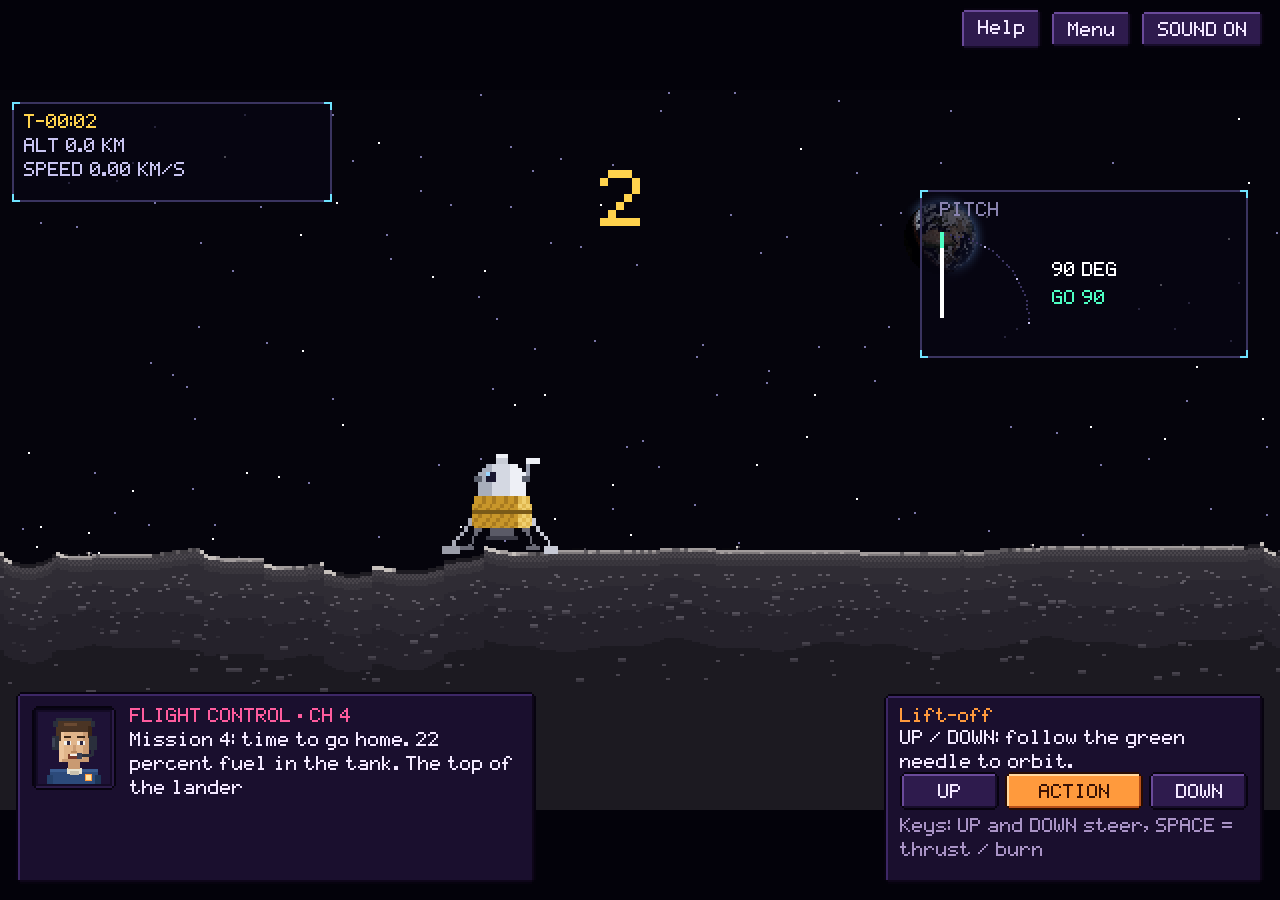
==== earth.html @ 3c43fc30 "Missions 3 and 4, mission menu, saved campaign and tutorial - Mission 3: moonwalks with minigames, r" ====
<!doctype html>
<html lang="en">
<head>
  <meta charset="utf-8">
  <meta name="viewport" content="width=device-width, initial-scale=1">
  <title>Mission 4: Back to Earth</title>
  <link rel="stylesheet" href="style.css?v=7">
</head>
<body class="fit-screen flying">
  <main class="game moon">
    <header class="topbar">
      <div>
        <h1 class="px">Mission 4: Back to Earth</h1>
        <p id="level-name" class="px">Lift off, fly home, splash down</p>
      </div>
      <div class="top-btns">
        <a id="help-btn" class="icon-btn px" href="tutorial.html">Help</a>
        <button id="back-btn" class="icon-btn px">Menu</button>
        <button id="mute-btn" class="icon-btn px" aria-label="Toggle sound">SOUND ON</button>
      </div>
    </header>
    <div class="layout">
      <div class="col-main">
        <div class="scene-wrap">
          <canvas id="map" width="640" height="360" aria-label="The trip back to Earth"></canvas>
        </div>
        <section class="radio" aria-live="polite">
          <canvas id="portrait" width="48" height="48" aria-hidden="true"></canvas>
          <div class="radio-body">
            <p class="radio-who px">FLIGHT CONTROL · CH 4</p>
            <p id="radio"></p>
            <canvas id="radio-canvas" width="1" height="1" aria-hidden="true"></canvas>
          </div>
        </section>
      </div>
      <div class="col-side">
        <section id="home-panel" class="flight-panel">
          <h2 id="home-title" class="px">Lift-off</h2>
          <p id="home-text" class="pxw"></p>
          <div class="land-pad home-pad">
            <button id="up-btn" class="px">UP</button>
            <button id="action-btn" class="primary px">ACTION</button>
            <button id="down-btn" class="px">DOWN</button>
          </div>
          <p class="pxw flight-keys home-keys">Keys: UP and DOWN steer, SPACE = thrust / burn</p>
          <div class="landing-end home-end" hidden>
            <p id="trip-summary" class="pxw trip-summary"></p>
            <button id="again-btn" class="primary px">Play Mission 4 again</button>
            <button id="start-btn" class="px">Play the whole trip again</button>
          </div>
        </section>
      </div>
    </div>
    <footer id="credits">Earth: NASA GIBS and EPIC. Moon terrain: NASA LRO LOLA via Moon Trek. Splashdown zone: NASA Orion recovery (Pacific). Art and sound generated in code.</footer>
  </main>

  <script src="src/campaign.js?v=7"></script>
  <script src="src/sfx.js?v=7"></script>
  <script src="src/pixeltext.js?v=7"></script>
  <script src="src/render.js?v=7"></script>
  <script src="src/moon-data.js?v=7"></script>
  <script src="src/moon.js?v=7"></script>
  <script src="data/earth-maps.js?v=7"></script>
  <script src="data/moon-nasa.js?v=7"></script>
  <script src="src/moon-render.js?v=7"></script>
  <script src="src/launch.js?v=7"></script>
  <script src="src/tli.js?v=7"></script>
  <script src="src/tli-render.js?v=7"></script>
  <script src="src/landing.js?v=7"></script>
  <script src="src/landing-render.js?v=7"></script>
  <script src="src/ascent-render.js?v=7"></script>
  <script src="src/dock.js?v=7"></script>
  <script src="src/dock-render.js?v=7"></script>
  <script src="src/reentry.js?v=7"></script>
  <script src="src/reentry-render.js?v=7"></script>
  <script src="src/home-main.js?v=7"></script>
</body>
</html>
---- style.css ----
:root {
  --f-panel: url("data:image/svg+xml,%3Csvg%20xmlns%3D%22http%3A//www.w3.org/2000/svg%22%20width%3D%2212%22%20height%3D%2212%22%20shape-rendering%3D%22crispEdges%22%3E%3Crect%20x%3D%222%22%20y%3D%222%22%20width%3D%228%22%20height%3D%228%22%20fill%3D%22%231a0f2e%22/%3E%3Crect%20x%3D%222%22%20y%3D%221%22%20width%3D%228%22%20height%3D%221%22%20fill%3D%22%233d2766%22/%3E%3Crect%20x%3D%221%22%20y%3D%222%22%20width%3D%221%22%20height%3D%228%22%20fill%3D%22%233d2766%22/%3E%3Crect%20x%3D%222%22%20y%3D%2210%22%20width%3D%228%22%20height%3D%221%22%20fill%3D%22%230e0619%22/%3E%3Crect%20x%3D%2210%22%20y%3D%222%22%20width%3D%221%22%20height%3D%228%22%20fill%3D%22%230e0619%22/%3E%3Crect%20x%3D%222%22%20y%3D%220%22%20width%3D%228%22%20height%3D%221%22%20fill%3D%22%2307030f%22/%3E%3Crect%20x%3D%222%22%20y%3D%2211%22%20width%3D%228%22%20height%3D%221%22%20fill%3D%22%2307030f%22/%3E%3Crect%20x%3D%220%22%20y%3D%222%22%20width%3D%221%22%20height%3D%228%22%20fill%3D%22%2307030f%22/%3E%3Crect%20x%3D%2211%22%20y%3D%222%22%20width%3D%221%22%20height%3D%228%22%20fill%3D%22%2307030f%22/%3E%3Crect%20x%3D%221%22%20y%3D%221%22%20width%3D%221%22%20height%3D%221%22%20fill%3D%22%2307030f%22/%3E%3Crect%20x%3D%2210%22%20y%3D%221%22%20width%3D%221%22%20height%3D%221%22%20fill%3D%22%2307030f%22/%3E%3Crect%20x%3D%221%22%20y%3D%2210%22%20width%3D%221%22%20height%3D%221%22%20fill%3D%22%2307030f%22/%3E%3Crect%20x%3D%2210%22%20y%3D%2210%22%20width%3D%221%22%20height%3D%221%22%20fill%3D%22%2307030f%22/%3E%3C/svg%3E");
  --f-well: url("data:image/svg+xml,%3Csvg%20xmlns%3D%22http%3A//www.w3.org/2000/svg%22%20width%3D%2212%22%20height%3D%2212%22%20shape-rendering%3D%22crispEdges%22%3E%3Crect%20x%3D%222%22%20y%3D%222%22%20width%3D%228%22%20height%3D%228%22%20fill%3D%22%23140b25%22/%3E%3Crect%20x%3D%222%22%20y%3D%221%22%20width%3D%228%22%20height%3D%221%22%20fill%3D%22%230a0517%22/%3E%3Crect%20x%3D%221%22%20y%3D%222%22%20width%3D%221%22%20height%3D%228%22%20fill%3D%22%230a0517%22/%3E%3Crect%20x%3D%222%22%20y%3D%2210%22%20width%3D%228%22%20height%3D%221%22%20fill%3D%22%232c1c48%22/%3E%3Crect%20x%3D%2210%22%20y%3D%222%22%20width%3D%221%22%20height%3D%228%22%20fill%3D%22%232c1c48%22/%3E%3Crect%20x%3D%222%22%20y%3D%220%22%20width%3D%228%22%20height%3D%221%22%20fill%3D%22%2307030f%22/%3E%3Crect%20x%3D%222%22%20y%3D%2211%22%20width%3D%228%22%20height%3D%221%22%20fill%3D%22%2307030f%22/%3E%3Crect%20x%3D%220%22%20y%3D%222%22%20width%3D%221%22%20height%3D%228%22%20fill%3D%22%2307030f%22/%3E%3Crect%20x%3D%2211%22%20y%3D%222%22%20width%3D%221%22%20height%3D%228%22%20fill%3D%22%2307030f%22/%3E%3Crect%20x%3D%221%22%20y%3D%221%22%20width%3D%221%22%20height%3D%221%22%20fill%3D%22%2307030f%22/%3E%3Crect%20x%3D%2210%22%20y%3D%221%22%20width%3D%221%22%20height%3D%221%22%20fill%3D%22%2307030f%22/%3E%3Crect%20x%3D%221%22%20y%3D%2210%22%20width%3D%221%22%20height%3D%221%22%20fill%3D%22%2307030f%22/%3E%3Crect%20x%3D%2210%22%20y%3D%2210%22%20width%3D%221%22%20height%3D%221%22%20fill%3D%22%2307030f%22/%3E%3C/svg%3E");
  --f-well-ok: url("data:image/svg+xml,%3Csvg%20xmlns%3D%22http%3A//www.w3.org/2000/svg%22%20width%3D%2212%22%20height%3D%2212%22%20shape-rendering%3D%22crispEdges%22%3E%3Crect%20x%3D%222%22%20y%3D%222%22%20width%3D%228%22%20height%3D%228%22%20fill%3D%22%2310201f%22/%3E%3Crect%20x%3D%222%22%20y%3D%221%22%20width%3D%228%22%20height%3D%221%22%20fill%3D%22%230a0517%22/%3E%3Crect%20x%3D%221%22%20y%3D%222%22%20width%3D%221%22%20height%3D%228%22%20fill%3D%22%230a0517%22/%3E%3Crect%20x%3D%222%22%20y%3D%2210%22%20width%3D%228%22%20height%3D%221%22%20fill%3D%22%232a8a70%22/%3E%3Crect%20x%3D%2210%22%20y%3D%222%22%20width%3D%221%22%20height%3D%228%22%20fill%3D%22%232a8a70%22/%3E%3Crect%20x%3D%222%22%20y%3D%220%22%20width%3D%228%22%20height%3D%221%22%20fill%3D%22%2307030f%22/%3E%3Crect%20x%3D%222%22%20y%3D%2211%22%20width%3D%228%22%20height%3D%221%22%20fill%3D%22%2307030f%22/%3E%3Crect%20x%3D%220%22%20y%3D%222%22%20width%3D%221%22%20height%3D%228%22%20fill%3D%22%2307030f%22/%3E%3Crect%20x%3D%2211%22%20y%3D%222%22%20width%3D%221%22%20height%3D%228%22%20fill%3D%22%2307030f%22/%3E%3Crect%20x%3D%221%22%20y%3D%221%22%20width%3D%221%22%20height%3D%221%22%20fill%3D%22%2307030f%22/%3E%3Crect%20x%3D%2210%22%20y%3D%221%22%20width%3D%221%22%20height%3D%221%22%20fill%3D%22%2307030f%22/%3E%3Crect%20x%3D%221%22%20y%3D%2210%22%20width%3D%221%22%20height%3D%221%22%20fill%3D%22%2307030f%22/%3E%3Crect%20x%3D%2210%22%20y%3D%2210%22%20width%3D%221%22%20height%3D%221%22%20fill%3D%22%2307030f%22/%3E%3C/svg%3E");
  --f-well-bad: url("data:image/svg+xml,%3Csvg%20xmlns%3D%22http%3A//www.w3.org/2000/svg%22%20width%3D%2212%22%20height%3D%2212%22%20shape-rendering%3D%22crispEdges%22%3E%3Crect%20x%3D%222%22%20y%3D%222%22%20width%3D%228%22%20height%3D%228%22%20fill%3D%22%232a0c1c%22/%3E%3Crect%20x%3D%222%22%20y%3D%221%22%20width%3D%228%22%20height%3D%221%22%20fill%3D%22%230a0517%22/%3E%3Crect%20x%3D%221%22%20y%3D%222%22%20width%3D%221%22%20height%3D%228%22%20fill%3D%22%230a0517%22/%3E%3Crect%20x%3D%222%22%20y%3D%2210%22%20width%3D%228%22%20height%3D%221%22%20fill%3D%22%23b02a50%22/%3E%3Crect%20x%3D%2210%22%20y%3D%222%22%20width%3D%221%22%20height%3D%228%22%20fill%3D%22%23b02a50%22/%3E%3Crect%20x%3D%222%22%20y%3D%220%22%20width%3D%228%22%20height%3D%221%22%20fill%3D%22%2307030f%22/%3E%3Crect%20x%3D%222%22%20y%3D%2211%22%20width%3D%228%22%20height%3D%221%22%20fill%3D%22%2307030f%22/%3E%3Crect%20x%3D%220%22%20y%3D%222%22%20width%3D%221%22%20height%3D%228%22%20fill%3D%22%2307030f%22/%3E%3Crect%20x%3D%2211%22%20y%3D%222%22%20width%3D%221%22%20height%3D%228%22%20fill%3D%22%2307030f%22/%3E%3Crect%20x%3D%221%22%20y%3D%221%22%20width%3D%221%22%20height%3D%221%22%20fill%3D%22%2307030f%22/%3E%3Crect%20x%3D%2210%22%20y%3D%221%22%20width%3D%221%22%20height%3D%221%22%20fill%3D%22%2307030f%22/%3E%3Crect%20x%3D%221%22%20y%3D%2210%22%20width%3D%221%22%20height%3D%221%22%20fill%3D%22%2307030f%22/%3E%3Crect%20x%3D%2210%22%20y%3D%2210%22%20width%3D%221%22%20height%3D%221%22%20fill%3D%22%2307030f%22/%3E%3C/svg%3E");
  --f-well-scan: url("data:image/svg+xml,%3Csvg%20xmlns%3D%22http%3A//www.w3.org/2000/svg%22%20width%3D%2212%22%20height%3D%2212%22%20shape-rendering%3D%22crispEdges%22%3E%3Crect%20x%3D%222%22%20y%3D%222%22%20width%3D%228%22%20height%3D%228%22%20fill%3D%22%230f1a2c%22/%3E%3Crect%20x%3D%222%22%20y%3D%221%22%20width%3D%228%22%20height%3D%221%22%20fill%3D%22%230a0517%22/%3E%3Crect%20x%3D%221%22%20y%3D%222%22%20width%3D%221%22%20height%3D%228%22%20fill%3D%22%230a0517%22/%3E%3Crect%20x%3D%222%22%20y%3D%2210%22%20width%3D%228%22%20height%3D%221%22%20fill%3D%22%233a8ab0%22/%3E%3Crect%20x%3D%2210%22%20y%3D%222%22%20width%3D%221%22%20height%3D%228%22%20fill%3D%22%233a8ab0%22/%3E%3Crect%20x%3D%222%22%20y%3D%220%22%20width%3D%228%22%20height%3D%221%22%20fill%3D%22%2307030f%22/%3E%3Crect%20x%3D%222%22%20y%3D%2211%22%20width%3D%228%22%20height%3D%221%22%20fill%3D%22%2307030f%22/%3E%3Crect%20x%3D%220%22%20y%3D%222%22%20width%3D%221%22%20height%3D%228%22%20fill%3D%22%2307030f%22/%3E%3Crect%20x%3D%2211%22%20y%3D%222%22%20width%3D%221%22%20height%3D%228%22%20fill%3D%22%2307030f%22/%3E%3Crect%20x%3D%221%22%20y%3D%221%22%20width%3D%221%22%20height%3D%221%22%20fill%3D%22%2307030f%22/%3E%3Crect%20x%3D%2210%22%20y%3D%221%22%20width%3D%221%22%20height%3D%221%22%20fill%3D%22%2307030f%22/%3E%3Crect%20x%3D%221%22%20y%3D%2210%22%20width%3D%221%22%20height%3D%221%22%20fill%3D%22%2307030f%22/%3E%3Crect%20x%3D%2210%22%20y%3D%2210%22%20width%3D%221%22%20height%3D%221%22%20fill%3D%22%2307030f%22/%3E%3C/svg%3E");
  --f-well-warn: url("data:image/svg+xml,%3Csvg%20xmlns%3D%22http%3A//www.w3.org/2000/svg%22%20width%3D%2212%22%20height%3D%2212%22%20shape-rendering%3D%22crispEdges%22%3E%3Crect%20x%3D%222%22%20y%3D%222%22%20width%3D%228%22%20height%3D%228%22%20fill%3D%22%23221a0c%22/%3E%3Crect%20x%3D%222%22%20y%3D%221%22%20width%3D%228%22%20height%3D%221%22%20fill%3D%22%230a0517%22/%3E%3Crect%20x%3D%221%22%20y%3D%222%22%20width%3D%221%22%20height%3D%228%22%20fill%3D%22%230a0517%22/%3E%3Crect%20x%3D%222%22%20y%3D%2210%22%20width%3D%228%22%20height%3D%221%22%20fill%3D%22%23b08a2a%22/%3E%3Crect%20x%3D%2210%22%20y%3D%222%22%20width%3D%221%22%20height%3D%228%22%20fill%3D%22%23b08a2a%22/%3E%3Crect%20x%3D%222%22%20y%3D%220%22%20width%3D%228%22%20height%3D%221%22%20fill%3D%22%2307030f%22/%3E%3Crect%20x%3D%222%22%20y%3D%2211%22%20width%3D%228%22%20height%3D%221%22%20fill%3D%22%2307030f%22/%3E%3Crect%20x%3D%220%22%20y%3D%222%22%20width%3D%221%22%20height%3D%228%22%20fill%3D%22%2307030f%22/%3E%3Crect%20x%3D%2211%22%20y%3D%222%22%20width%3D%221%22%20height%3D%228%22%20fill%3D%22%2307030f%22/%3E%3Crect%20x%3D%221%22%20y%3D%221%22%20width%3D%221%22%20height%3D%221%22%20fill%3D%22%2307030f%22/%3E%3Crect%20x%3D%2210%22%20y%3D%221%22%20width%3D%221%22%20height%3D%221%22%20fill%3D%22%2307030f%22/%3E%3Crect%20x%3D%221%22%20y%3D%2210%22%20width%3D%221%22%20height%3D%221%22%20fill%3D%22%2307030f%22/%3E%3Crect%20x%3D%2210%22%20y%3D%2210%22%20width%3D%221%22%20height%3D%221%22%20fill%3D%22%2307030f%22/%3E%3C/svg%3E");
  --f-btn: url("data:image/svg+xml,%3Csvg%20xmlns%3D%22http%3A//www.w3.org/2000/svg%22%20width%3D%2212%22%20height%3D%2212%22%20shape-rendering%3D%22crispEdges%22%3E%3Crect%20x%3D%222%22%20y%3D%222%22%20width%3D%228%22%20height%3D%228%22%20fill%3D%22%232e1b4d%22/%3E%3Crect%20x%3D%222%22%20y%3D%221%22%20width%3D%228%22%20height%3D%221%22%20fill%3D%22%236a4a9a%22/%3E%3Crect%20x%3D%221%22%20y%3D%222%22%20width%3D%221%22%20height%3D%228%22%20fill%3D%22%236a4a9a%22/%3E%3Crect%20x%3D%222%22%20y%3D%2210%22%20width%3D%228%22%20height%3D%221%22%20fill%3D%22%23170d2a%22/%3E%3Crect%20x%3D%2210%22%20y%3D%222%22%20width%3D%221%22%20height%3D%228%22%20fill%3D%22%23170d2a%22/%3E%3Crect%20x%3D%222%22%20y%3D%220%22%20width%3D%228%22%20height%3D%221%22%20fill%3D%22%2307030f%22/%3E%3Crect%20x%3D%222%22%20y%3D%2211%22%20width%3D%228%22%20height%3D%221%22%20fill%3D%22%2307030f%22/%3E%3Crect%20x%3D%220%22%20y%3D%222%22%20width%3D%221%22%20height%3D%228%22%20fill%3D%22%2307030f%22/%3E%3Crect%20x%3D%2211%22%20y%3D%222%22%20width%3D%221%22%20height%3D%228%22%20fill%3D%22%2307030f%22/%3E%3Crect%20x%3D%221%22%20y%3D%221%22%20width%3D%221%22%20height%3D%221%22%20fill%3D%22%2307030f%22/%3E%3Crect%20x%3D%2210%22%20y%3D%221%22%20width%3D%221%22%20height%3D%221%22%20fill%3D%22%2307030f%22/%3E%3Crect%20x%3D%221%22%20y%3D%2210%22%20width%3D%221%22%20height%3D%221%22%20fill%3D%22%2307030f%22/%3E%3Crect%20x%3D%2210%22%20y%3D%2210%22%20width%3D%221%22%20height%3D%221%22%20fill%3D%22%2307030f%22/%3E%3C/svg%3E");
  --f-btn-hi: url("data:image/svg+xml,%3Csvg%20xmlns%3D%22http%3A//www.w3.org/2000/svg%22%20width%3D%2212%22%20height%3D%2212%22%20shape-rendering%3D%22crispEdges%22%3E%3Crect%20x%3D%222%22%20y%3D%222%22%20width%3D%228%22%20height%3D%228%22%20fill%3D%22%233d2566%22/%3E%3Crect%20x%3D%222%22%20y%3D%221%22%20width%3D%228%22%20height%3D%221%22%20fill%3D%22%239a78cf%22/%3E%3Crect%20x%3D%221%22%20y%3D%222%22%20width%3D%221%22%20height%3D%228%22%20fill%3D%22%239a78cf%22/%3E%3Crect%20x%3D%222%22%20y%3D%2210%22%20width%3D%228%22%20height%3D%221%22%20fill%3D%22%231d1036%22/%3E%3Crect%20x%3D%2210%22%20y%3D%222%22%20width%3D%221%22%20height%3D%228%22%20fill%3D%22%231d1036%22/%3E%3Crect%20x%3D%222%22%20y%3D%220%22%20width%3D%228%22%20height%3D%221%22%20fill%3D%22%2307030f%22/%3E%3Crect%20x%3D%222%22%20y%3D%2211%22%20width%3D%228%22%20height%3D%221%22%20fill%3D%22%2307030f%22/%3E%3Crect%20x%3D%220%22%20y%3D%222%22%20width%3D%221%22%20height%3D%228%22%20fill%3D%22%2307030f%22/%3E%3Crect%20x%3D%2211%22%20y%3D%222%22%20width%3D%221%22%20height%3D%228%22%20fill%3D%22%2307030f%22/%3E%3Crect%20x%3D%221%22%20y%3D%221%22%20width%3D%221%22%20height%3D%221%22%20fill%3D%22%2307030f%22/%3E%3Crect%20x%3D%2210%22%20y%3D%221%22%20width%3D%221%22%20height%3D%221%22%20fill%3D%22%2307030f%22/%3E%3Crect%20x%3D%221%22%20y%3D%2210%22%20width%3D%221%22%20height%3D%221%22%20fill%3D%22%2307030f%22/%3E%3Crect%20x%3D%2210%22%20y%3D%2210%22%20width%3D%221%22%20height%3D%221%22%20fill%3D%22%2307030f%22/%3E%3C/svg%3E");
  --f-btn-down: url("data:image/svg+xml,%3Csvg%20xmlns%3D%22http%3A//www.w3.org/2000/svg%22%20width%3D%2212%22%20height%3D%2212%22%20shape-rendering%3D%22crispEdges%22%3E%3Crect%20x%3D%222%22%20y%3D%222%22%20width%3D%228%22%20height%3D%228%22%20fill%3D%22%2324153d%22/%3E%3Crect%20x%3D%222%22%20y%3D%221%22%20width%3D%228%22%20height%3D%221%22%20fill%3D%22%23170d2a%22/%3E%3Crect%20x%3D%221%22%20y%3D%222%22%20width%3D%221%22%20height%3D%228%22%20fill%3D%22%23170d2a%22/%3E%3Crect%20x%3D%222%22%20y%3D%2210%22%20width%3D%228%22%20height%3D%221%22%20fill%3D%22%234a3270%22/%3E%3Crect%20x%3D%2210%22%20y%3D%222%22%20width%3D%221%22%20height%3D%228%22%20fill%3D%22%234a3270%22/%3E%3Crect%20x%3D%222%22%20y%3D%220%22%20width%3D%228%22%20height%3D%221%22%20fill%3D%22%2307030f%22/%3E%3Crect%20x%3D%222%22%20y%3D%2211%22%20width%3D%228%22%20height%3D%221%22%20fill%3D%22%2307030f%22/%3E%3Crect%20x%3D%220%22%20y%3D%222%22%20width%3D%221%22%20height%3D%228%22%20fill%3D%22%2307030f%22/%3E%3Crect%20x%3D%2211%22%20y%3D%222%22%20width%3D%221%22%20height%3D%228%22%20fill%3D%22%2307030f%22/%3E%3Crect%20x%3D%221%22%20y%3D%221%22%20width%3D%221%22%20height%3D%221%22%20fill%3D%22%2307030f%22/%3E%3Crect%20x%3D%2210%22%20y%3D%221%22%20width%3D%221%22%20height%3D%221%22%20fill%3D%22%2307030f%22/%3E%3Crect%20x%3D%221%22%20y%3D%2210%22%20width%3D%221%22%20height%3D%221%22%20fill%3D%22%2307030f%22/%3E%3Crect%20x%3D%2210%22%20y%3D%2210%22%20width%3D%221%22%20height%3D%221%22%20fill%3D%22%2307030f%22/%3E%3C/svg%3E");
  --f-primary: url("data:image/svg+xml,%3Csvg%20xmlns%3D%22http%3A//www.w3.org/2000/svg%22%20width%3D%2212%22%20height%3D%2212%22%20shape-rendering%3D%22crispEdges%22%3E%3Crect%20x%3D%222%22%20y%3D%222%22%20width%3D%228%22%20height%3D%228%22%20fill%3D%22%23ff9a3d%22/%3E%3Crect%20x%3D%222%22%20y%3D%221%22%20width%3D%228%22%20height%3D%221%22%20fill%3D%22%23ffd8a0%22/%3E%3Crect%20x%3D%221%22%20y%3D%222%22%20width%3D%221%22%20height%3D%228%22%20fill%3D%22%23ffd8a0%22/%3E%3Crect%20x%3D%222%22%20y%3D%2210%22%20width%3D%228%22%20height%3D%221%22%20fill%3D%22%23b8501a%22/%3E%3Crect%20x%3D%2210%22%20y%3D%222%22%20width%3D%221%22%20height%3D%228%22%20fill%3D%22%23b8501a%22/%3E%3Crect%20x%3D%222%22%20y%3D%220%22%20width%3D%228%22%20height%3D%221%22%20fill%3D%22%232a0c02%22/%3E%3Crect%20x%3D%222%22%20y%3D%2211%22%20width%3D%228%22%20height%3D%221%22%20fill%3D%22%232a0c02%22/%3E%3Crect%20x%3D%220%22%20y%3D%222%22%20width%3D%221%22%20height%3D%228%22%20fill%3D%22%232a0c02%22/%3E%3Crect%20x%3D%2211%22%20y%3D%222%22%20width%3D%221%22%20height%3D%228%22%20fill%3D%22%232a0c02%22/%3E%3Crect%20x%3D%221%22%20y%3D%221%22%20width%3D%221%22%20height%3D%221%22%20fill%3D%22%232a0c02%22/%3E%3Crect%20x%3D%2210%22%20y%3D%221%22%20width%3D%221%22%20height%3D%221%22%20fill%3D%22%232a0c02%22/%3E%3Crect%20x%3D%221%22%20y%3D%2210%22%20width%3D%221%22%20height%3D%221%22%20fill%3D%22%232a0c02%22/%3E%3Crect%20x%3D%2210%22%20y%3D%2210%22%20width%3D%221%22%20height%3D%221%22%20fill%3D%22%232a0c02%22/%3E%3C/svg%3E");
  --f-primary-hi: url("data:image/svg+xml,%3Csvg%20xmlns%3D%22http%3A//www.w3.org/2000/svg%22%20width%3D%2212%22%20height%3D%2212%22%20shape-rendering%3D%22crispEdges%22%3E%3Crect%20x%3D%222%22%20y%3D%222%22%20width%3D%228%22%20height%3D%228%22%20fill%3D%22%23ffb066%22/%3E%3Crect%20x%3D%222%22%20y%3D%221%22%20width%3D%228%22%20height%3D%221%22%20fill%3D%22%23ffe8c8%22/%3E%3Crect%20x%3D%221%22%20y%3D%222%22%20width%3D%221%22%20height%3D%228%22%20fill%3D%22%23ffe8c8%22/%3E%3Crect%20x%3D%222%22%20y%3D%2210%22%20width%3D%228%22%20height%3D%221%22%20fill%3D%22%23c86020%22/%3E%3Crect%20x%3D%2210%22%20y%3D%222%22%20width%3D%221%22%20height%3D%228%22%20fill%3D%22%23c86020%22/%3E%3Crect%20x%3D%222%22%20y%3D%220%22%20width%3D%228%22%20height%3D%221%22%20fill%3D%22%232a0c02%22/%3E%3Crect%20x%3D%222%22%20y%3D%2211%22%20width%3D%228%22%20height%3D%221%22%20fill%3D%22%232a0c02%22/%3E%3Crect%20x%3D%220%22%20y%3D%222%22%20width%3D%221%22%20height%3D%228%22%20fill%3D%22%232a0c02%22/%3E%3Crect%20x%3D%2211%22%20y%3D%222%22%20width%3D%221%22%20height%3D%228%22%20fill%3D%22%232a0c02%22/%3E%3Crect%20x%3D%221%22%20y%3D%221%22%20width%3D%221%22%20height%3D%221%22%20fill%3D%22%232a0c02%22/%3E%3Crect%20x%3D%2210%22%20y%3D%221%22%20width%3D%221%22%20height%3D%221%22%20fill%3D%22%232a0c02%22/%3E%3Crect%20x%3D%221%22%20y%3D%2210%22%20width%3D%221%22%20height%3D%221%22%20fill%3D%22%232a0c02%22/%3E%3Crect%20x%3D%2210%22%20y%3D%2210%22%20width%3D%221%22%20height%3D%221%22%20fill%3D%22%232a0c02%22/%3E%3C/svg%3E");
  --f-primary-down: url("data:image/svg+xml,%3Csvg%20xmlns%3D%22http%3A//www.w3.org/2000/svg%22%20width%3D%2212%22%20height%3D%2212%22%20shape-rendering%3D%22crispEdges%22%3E%3Crect%20x%3D%222%22%20y%3D%222%22%20width%3D%228%22%20height%3D%228%22%20fill%3D%22%23f08a30%22/%3E%3Crect%20x%3D%222%22%20y%3D%221%22%20width%3D%228%22%20height%3D%221%22%20fill%3D%22%23b8501a%22/%3E%3Crect%20x%3D%221%22%20y%3D%222%22%20width%3D%221%22%20height%3D%228%22%20fill%3D%22%23b8501a%22/%3E%3Crect%20x%3D%222%22%20y%3D%2210%22%20width%3D%228%22%20height%3D%221%22%20fill%3D%22%23ffd8a0%22/%3E%3Crect%20x%3D%2210%22%20y%3D%222%22%20width%3D%221%22%20height%3D%228%22%20fill%3D%22%23ffd8a0%22/%3E%3Crect%20x%3D%222%22%20y%3D%220%22%20width%3D%228%22%20height%3D%221%22%20fill%3D%22%232a0c02%22/%3E%3Crect%20x%3D%222%22%20y%3D%2211%22%20width%3D%228%22%20height%3D%221%22%20fill%3D%22%232a0c02%22/%3E%3Crect%20x%3D%220%22%20y%3D%222%22%20width%3D%221%22%20height%3D%228%22%20fill%3D%22%232a0c02%22/%3E%3Crect%20x%3D%2211%22%20y%3D%222%22%20width%3D%221%22%20height%3D%228%22%20fill%3D%22%232a0c02%22/%3E%3Crect%20x%3D%221%22%20y%3D%221%22%20width%3D%221%22%20height%3D%221%22%20fill%3D%22%232a0c02%22/%3E%3Crect%20x%3D%2210%22%20y%3D%221%22%20width%3D%221%22%20height%3D%221%22%20fill%3D%22%232a0c02%22/%3E%3Crect%20x%3D%221%22%20y%3D%2210%22%20width%3D%221%22%20height%3D%221%22%20fill%3D%22%232a0c02%22/%3E%3Crect%20x%3D%2210%22%20y%3D%2210%22%20width%3D%221%22%20height%3D%221%22%20fill%3D%22%232a0c02%22/%3E%3C/svg%3E");
  --f-alarm: url("data:image/svg+xml,%3Csvg%20xmlns%3D%22http%3A//www.w3.org/2000/svg%22%20width%3D%2212%22%20height%3D%2212%22%20shape-rendering%3D%22crispEdges%22%3E%3Crect%20x%3D%222%22%20y%3D%222%22%20width%3D%228%22%20height%3D%228%22%20fill%3D%22%232a0c1c%22/%3E%3Crect%20x%3D%222%22%20y%3D%221%22%20width%3D%228%22%20height%3D%221%22%20fill%3D%22%23a0284c%22/%3E%3Crect%20x%3D%221%22%20y%3D%222%22%20width%3D%221%22%20height%3D%228%22%20fill%3D%22%23a0284c%22/%3E%3Crect%20x%3D%222%22%20y%3D%2210%22%20width%3D%228%22%20height%3D%221%22%20fill%3D%22%23140510%22/%3E%3Crect%20x%3D%2210%22%20y%3D%222%22%20width%3D%221%22%20height%3D%228%22%20fill%3D%22%23140510%22/%3E%3Crect%20x%3D%222%22%20y%3D%220%22%20width%3D%228%22%20height%3D%221%22%20fill%3D%22%2307030f%22/%3E%3Crect%20x%3D%222%22%20y%3D%2211%22%20width%3D%228%22%20height%3D%221%22%20fill%3D%22%2307030f%22/%3E%3Crect%20x%3D%220%22%20y%3D%222%22%20width%3D%221%22%20height%3D%228%22%20fill%3D%22%2307030f%22/%3E%3Crect%20x%3D%2211%22%20y%3D%222%22%20width%3D%221%22%20height%3D%228%22%20fill%3D%22%2307030f%22/%3E%3Crect%20x%3D%221%22%20y%3D%221%22%20width%3D%221%22%20height%3D%221%22%20fill%3D%22%2307030f%22/%3E%3Crect%20x%3D%2210%22%20y%3D%221%22%20width%3D%221%22%20height%3D%221%22%20fill%3D%22%2307030f%22/%3E%3Crect%20x%3D%221%22%20y%3D%2210%22%20width%3D%221%22%20height%3D%221%22%20fill%3D%22%2307030f%22/%3E%3Crect%20x%3D%2210%22%20y%3D%2210%22%20width%3D%221%22%20height%3D%221%22%20fill%3D%22%2307030f%22/%3E%3C/svg%3E");
  --f-screen: url("data:image/svg+xml,%3Csvg%20xmlns%3D%22http%3A//www.w3.org/2000/svg%22%20width%3D%2212%22%20height%3D%2212%22%20shape-rendering%3D%22crispEdges%22%3E%3Crect%20x%3D%222%22%20y%3D%222%22%20width%3D%228%22%20height%3D%228%22%20fill%3D%22%231a0b33%22/%3E%3Crect%20x%3D%222%22%20y%3D%221%22%20width%3D%228%22%20height%3D%221%22%20fill%3D%22%235c3a8c%22/%3E%3Crect%20x%3D%221%22%20y%3D%222%22%20width%3D%221%22%20height%3D%228%22%20fill%3D%22%235c3a8c%22/%3E%3Crect%20x%3D%222%22%20y%3D%2210%22%20width%3D%228%22%20height%3D%221%22%20fill%3D%22%230e0619%22/%3E%3Crect%20x%3D%2210%22%20y%3D%222%22%20width%3D%221%22%20height%3D%228%22%20fill%3D%22%230e0619%22/%3E%3Crect%20x%3D%222%22%20y%3D%220%22%20width%3D%228%22%20height%3D%221%22%20fill%3D%22%2307030f%22/%3E%3Crect%20x%3D%222%22%20y%3D%2211%22%20width%3D%228%22%20height%3D%221%22%20fill%3D%22%2307030f%22/%3E%3Crect%20x%3D%220%22%20y%3D%222%22%20width%3D%221%22%20height%3D%228%22%20fill%3D%22%2307030f%22/%3E%3Crect%20x%3D%2211%22%20y%3D%222%22%20width%3D%221%22%20height%3D%228%22%20fill%3D%22%2307030f%22/%3E%3Crect%20x%3D%221%22%20y%3D%221%22%20width%3D%221%22%20height%3D%221%22%20fill%3D%22%2307030f%22/%3E%3Crect%20x%3D%2210%22%20y%3D%221%22%20width%3D%221%22%20height%3D%221%22%20fill%3D%22%2307030f%22/%3E%3Crect%20x%3D%221%22%20y%3D%2210%22%20width%3D%221%22%20height%3D%221%22%20fill%3D%22%2307030f%22/%3E%3Crect%20x%3D%2210%22%20y%3D%2210%22%20width%3D%221%22%20height%3D%221%22%20fill%3D%22%2307030f%22/%3E%3C/svg%3E");
}

/* First Mission: On the Ground.
   Look: a pixel-art game UI. Panels and buttons use 9-slice pixel frames (notched corners, light
   top-left bevel, dark bottom-right) from the --f-* images above. Labels use the hand-made pixel font
   (src/pixeltext.js, class "px"). Long text stays in a plain readable sans-serif.
   Color roles: orange = action, mint = OK, red = fault, cyan = scanning, yellow = re-check. */
:root {
  color-scheme: dark;
  --bg: #0d0619;
  --text: #f3e8ff;
  --muted: #a993c6;
  --dim: #6e5a8c;
  --accent: #ff9a3d;
  --pink: #ff5c9e;
  --bad: #ff4d6a;
  --good: #4dffc3;
  --cyan: #6fe3ff;
  --warn: #ffd34d;
  --px: 2;
  --sans: system-ui, -apple-system, 'Segoe UI', Roboto, Ubuntu, sans-serif;
}

* { box-sizing: border-box; }

body {
  margin: 0;
  background: var(--bg);
  color: var(--text);
  font-family: var(--sans);
  font-size: 15px;
  line-height: 1.5;
}

/* ---------- Pixel text ---------- */
.px {
  font-size: 0 !important; line-height: 0 !important; letter-spacing: 0 !important;
  background-repeat: no-repeat; background-position: center; background-size: var(--pxw) var(--pxh);
  image-rendering: pixelated;
}
/* .pxw: wrapped pixel text for sentences; height follows the drawn lines. */
.pxw { font-size: 0 !important; line-height: 0 !important; display: block; height: var(--pxh, 14px); background-repeat: no-repeat; background-position: left top; background-size: var(--pxw) var(--pxh); image-rendering: pixelated; }
span.px, p.px, h1.px, h2.px, h3.px, a.px, strong.px, em.px { display: inline-block; width: var(--pxw); height: var(--pxh); padding: 0; }
p.px, h1.px, h2.px, h3.px { display: block; }

/* ---------- Frames ---------- */
.frame, section, .log, .scene-wrap, .overlay-box {
  border: 6px solid transparent;
  border-image: var(--f-panel) 3 fill / 6px stretch;
  background: none;
}

/* ---------- Layout ---------- */
.game { max-width: 1240px; margin: 0 auto; padding: 16px; }
.topbar { display: flex; align-items: center; justify-content: space-between; gap: 12px; flex-wrap: wrap; margin-bottom: 14px; }
h1 { --px: 3; color: var(--text); margin: 0; }
#level-name { color: var(--accent); margin: 8px 0 0; }

.layout { display: grid; gap: 12px; }
.col-main, .col-side { display: grid; gap: 12px; align-content: start; min-width: 0; }
@media (min-width: 920px) {
  .layout { grid-template-columns: minmax(0, 1.55fr) minmax(340px, 1fr); }
  .col-main { position: sticky; top: 16px; }
}

section, .log { padding: 10px 12px; }
section[hidden] { display: none; }
h2 { color: var(--accent); margin: 0 0 12px; }

/* ---------- Scene ---------- */
.scene-wrap { position: relative; border-image-source: var(--f-screen); padding: 0; overflow: hidden; container-type: inline-size; }
/* Narrow scene: badge text drops to the small pixel size so it never spills out. */
@container (max-width: 640px) { .scene-wx .px { --px: 1; } }
#scene { display: block; width: 100%; aspect-ratio: 16 / 9; image-rendering: pixelated; }
.scene-timer {
  position: absolute; top: 10px; right: 10px; display: flex; align-items: flex-end; gap: 4px;
  padding: 6px 8px; border: 6px solid transparent; border-image: var(--f-well) 3 fill / 6px stretch;
}
.scene-timer > span { --px: 2; color: var(--muted); }
.timer { --px: 5; color: var(--accent); }
.timer.danger { color: var(--bad); animation: blink 1s steps(1) infinite; }
@media (max-width: 600px) { .timer { --px: 3; } }

.scene-wx {
  position: absolute; bottom: 10px; left: 10px; padding: 5px 7px;
  border: 6px solid transparent; border-image: var(--f-well) 3 fill / 6px stretch; color: var(--muted);
  font-size: 0; line-height: 0;
}
.scene-wx.live { border-image-source: var(--f-well-ok); color: var(--good); }
.scene-wx.offline { border-image-source: var(--f-well-bad); color: var(--bad); }
.scene-wx .px { --px: 2; }
@media (max-width: 700px) { .scene-wx .px { --px: 1; } }

/* ---------- Radio ---------- */
.radio { display: grid; grid-template-columns: 108px 1fr; gap: 14px; align-items: start; min-height: 108px; }
#portrait { width: 72px; height: 72px; image-rendering: pixelated; display: block; border: 6px solid transparent; border-image: var(--f-well) 3 fill / 6px stretch; box-sizing: content-box; width: 96px; height: 96px; }
.radio-who { color: var(--pink); margin: 2px 0 10px; }
/* Radio: the text stays in #radio for screen readers; #radio-canvas shows it in the pixel font. */
#radio { position: absolute; width: 1px; height: 1px; overflow: hidden; clip-path: inset(50%); margin: 0; }
#radio-canvas { display: block; image-rendering: pixelated; }
.radio-body { min-width: 0; }
body.alarm .radio { border-image-source: var(--f-alarm); }
body.alarm .radio-who { color: var(--bad); }

/* ---------- Stats ---------- */
.hud { display: grid; gap: 14px; grid-template-columns: 1fr 1fr; }
.stat { position: relative; }
.stat-label { color: var(--muted); }
.bar { position: relative; height: 18px; margin-top: 8px; border: 4px solid transparent; border-image: var(--f-well) 3 fill / 4px stretch; }
.bar .fill, .bar .ghost { position: absolute; left: 0; top: 0; bottom: 0; width: 100%; }
.bar .fill { background: repeating-linear-gradient(90deg, var(--good) 0 6px, #2a8a70 6px 8px); transition: width 0.15s ease-out; }
/* Damage trail: the ghost waits, then drains, so hits read clearly. */
.bar .ghost { background: var(--pink); transition: width 0.6s ease-out 0.35s; }
.bar.low .fill { background: repeating-linear-gradient(90deg, var(--bad) 0 6px, #8a2040 6px 8px); animation: blink 0.6s steps(1) infinite; }
.delta { --px: 2; position: absolute; right: 0; top: -6px; pointer-events: none; animation: float-up 1.1s ease-out forwards; }
.delta.down { color: var(--bad); }
.delta.up { color: var(--good); }
@keyframes float-up { from { transform: translateY(6px); opacity: 0; } 15% { opacity: 1; transform: none; } to { transform: translateY(-22px); opacity: 0; } }

/* ---------- Buttons ---------- */
button, a.icon-btn {
  font: inherit; color: var(--text); cursor: pointer;
  /* No "fill" here: the pixel-font label is a background image and must not be painted over. */
  border: 6px solid transparent; border-image: var(--f-btn) 3 / 6px stretch;
  background-color: #2e1b4d; background-clip: padding-box; padding: 0 12px;
  min-width: calc(var(--pxw, 0px) + 36px); height: calc(var(--pxh, 14px) + 24px);
}
button:hover:not(:disabled), a.icon-btn:hover { border-image-source: var(--f-btn-hi); background-color: #3d2566; }
button:active:not(:disabled) { border-image-source: var(--f-btn-down); background-color: #24153d; background-position: center calc(50% + 2px); }
button:focus-visible { outline: 2px solid var(--cyan); outline-offset: 2px; }
button:disabled { cursor: default; opacity: 0.45; }
button.primary { color: #3a1205; border-image-source: var(--f-primary); background-color: #ff9a3d; }
button.primary:hover:not(:disabled) { border-image-source: var(--f-primary-hi); background-color: #ffb066; }
button.primary:active:not(:disabled) { border-image-source: var(--f-primary-down); background-color: #f08a30; }
.icon-btn { --px: 2; }

/* ---------- Checklist ---------- */
.checklist { list-style: none; padding: 0; margin: 0 0 12px; display: grid; gap: 4px; }
.checklist li {
  position: relative; overflow: hidden;
  /* Flex + wrap: when the row is too narrow, status and button wrap to a second line instead of being clipped. */
  display: flex; flex-wrap: wrap; align-items: center; gap: 6px 10px;
  padding: 4px 6px 4px 8px; border: 6px solid transparent; border-image: var(--f-well) 3 fill / 6px stretch;
}
.checklist li > * { position: relative; z-index: 1; } /* above the scan beam */
.checklist .lamp { flex: none; width: 10px; height: 10px; background: var(--dim); box-shadow: inset 2px 2px 0 rgba(255, 255, 255, 0.3); }
.checklist .sys { color: var(--text); flex: none; margin-right: auto; }
/* Status + button move together; if the row wraps they drop to a second line, right-aligned. */
.checklist .ctl { display: flex; align-items: center; gap: 10px; margin-left: auto; flex: none; }
.checklist .st { color: var(--muted); }
.checklist button { --px: 2; }
.checklist button[hidden] { display: none; }
.checklist li.lamp-ok { border-image-source: var(--f-well-ok); }
.checklist li.lamp-ok .lamp { background: var(--good); }
.checklist li.lamp-ok .st { color: var(--good); }
.checklist li.lamp-fail { border-image-source: var(--f-well-bad); }
.checklist li.lamp-fail .lamp { background: var(--bad); animation: blink 0.5s steps(1) infinite; }
.checklist li.lamp-fail .st { color: var(--bad); }
.checklist li.lamp-repair .lamp { background: var(--accent); }
.checklist li.lamp-repair .st { color: var(--accent); }
.checklist li.lamp-verify { border-image-source: var(--f-well-warn); }
.checklist li.lamp-verify .lamp { background: var(--warn); }
.checklist li.lamp-verify .st { color: var(--warn); }
.checklist li.scanning { border-image-source: var(--f-well-scan); }
/* Scanning: block progress bar along the bottom of the row, plus a beam that sweeps across it. */
.checklist li.scanning::before {
  content: ''; position: absolute; left: 0; bottom: 0; height: 4px; width: var(--p, 0%);
  background: repeating-linear-gradient(90deg, var(--cyan) 0 6px, transparent 6px 8px);
}
.checklist li.scanning::after {
  content: ''; position: absolute; top: 0; bottom: 4px; left: -40px; width: 40px; pointer-events: none;
  background:
    linear-gradient(90deg, transparent 0 36px, var(--cyan) 36px 38px, rgba(111, 227, 255, 0.4) 38px 40px),
    repeating-linear-gradient(90deg, transparent 0 2px, rgba(111, 227, 255, 0.18) 2px 4px);
  animation: sweep 0.9s steps(18) infinite;
}
@keyframes sweep { to { left: 100%; } }
.checklist li.scanning .lamp { background: var(--cyan); animation: blink 0.3s steps(1) infinite; }
.checklist li.scanning .st { color: var(--cyan); }
.checklist li.go-flash { animation: go-flash 0.6s steps(3); }
@keyframes go-flash { from { background: rgba(77, 255, 195, 0.35); } to { background: transparent; } }
.checklist li.fault-flash { animation: fault-flash 0.6s steps(3); }
@keyframes fault-flash { from { background: rgba(255, 77, 106, 0.45); } to { background: transparent; } }

#launch-btn { width: 100%; --px: 2; }
#launch-btn:disabled { opacity: 0.5; }
#launch-btn:not(:disabled) { animation: ready 0.9s steps(1) infinite; }
@keyframes ready { 50% { border-image-source: var(--f-primary-hi); background-color: #ffc285; } }
#status { margin: 10px 0 0; color: var(--muted); }
#status.alert { color: var(--bad); }

/* ---------- Supplies ---------- */
.supplies { display: grid; grid-template-columns: 1fr; gap: 4px; }
.supply { display: grid; grid-template-columns: 32px 1fr auto; align-items: center; gap: 8px; text-align: left; padding: 4px 8px; height: auto; min-width: 0; }
.supply canvas { width: 32px; height: 32px; image-rendering: pixelated; }
.supply-name { color: var(--text); justify-self: start; }
.supply-count { color: var(--accent); }
/* When a fault is open, usable parts hop to invite a pick. */
body.alarm .supply:not(:disabled) { animation: hop 0.8s steps(2) infinite; }
@keyframes hop { 50% { transform: translateY(-2px); } }
#hint { color: var(--muted); margin: 10px 0 0; }

/* ---------- Log ---------- */
.log summary { cursor: pointer; color: var(--muted); }
.log summary .px { vertical-align: middle; }
.log ol { padding-left: 20px; margin: 10px 0 0; max-height: 180px; overflow-y: auto; color: var(--muted); font-size: 0.85rem; }

footer { color: var(--dim); font-size: 0.75rem; text-align: center; margin-top: 18px; }

/* ---------- Tension cues ---------- */
@keyframes blink { 50% { opacity: 0.35; } }

body.alarm::after {
  content: ''; position: fixed; inset: 0; pointer-events: none; z-index: 5;
  box-shadow: inset 0 0 0 6px rgba(255, 77, 106, 0.9);
  animation: blink 0.5s steps(1) infinite;
}

.shake { animation: shake 0.4s steps(8); }
@keyframes shake {
  12% { transform: translate(-4px, 2px); } 25% { transform: translate(4px, -2px); }
  37% { transform: translate(-6px, 0); } 50% { transform: translate(6px, 2px); }
  62% { transform: translate(-4px, -2px); } 75% { transform: translate(2px, 2px); } 100% { transform: none; }
}

#flash { position: fixed; inset: 0; pointer-events: none; z-index: 60; opacity: 0; }
#flash.red { animation: flash 0.4s ease-out; background: rgba(255, 77, 106, 0.45); }
#flash.white { animation: flash 0.7s ease-out; background: rgba(255, 240, 220, 0.85); }
@keyframes flash { from { opacity: 1; } to { opacity: 0; } }

/* ---------- Overlays ---------- */
.overlay {
  position: fixed; inset: 0; z-index: 40;
  display: flex; align-items: center; justify-content: center;
  padding: max(16px, env(safe-area-inset-top, 0px)) 16px max(16px, env(safe-area-inset-bottom, 0px));
  background: rgba(10, 4, 20, 0.9);
}
.overlay[hidden] { display: none; }
.overlay-box { position: relative; width: min(100%, 1100px); padding: 14px 18px 18px; text-align: center; animation: pop-in 0.18s cubic-bezier(.2, .9, .3, 1.2); }
.overlay-box > .px { margin-left: auto; margin-right: auto; }
@keyframes pop-in { from { transform: scale(0.9); opacity: 0; } to { transform: none; opacity: 1; } }
.overlay.closing { animation: fade-out 0.25s ease-in forwards; }
@keyframes fade-out { to { opacity: 0; } }
.overlay-kicker { color: var(--bad); margin: 0 auto 12px; animation: blink 0.8s steps(1) infinite; }
.overlay-box h2 { --px: 4; color: var(--text); margin: 0 auto 14px; }
@media (max-width: 700px) { .overlay-box h2 { --px: 2; } }

.repair-overlay { background: rgba(26, 4, 14, 0.94); }
.repair-overlay .overlay-box { border-image-source: var(--f-alarm); }
#repair-canvas {
  display: block; margin: 0 auto;
  width: min(100%, calc((100vh - 230px) * 2));
  aspect-ratio: 2 / 1;
  image-rendering: pixelated;
  border: 6px solid transparent; border-image: var(--f-well) 3 fill / 6px stretch;
  cursor: crosshair; touch-action: manipulation;
}
#repair-help { color: var(--text); margin: 14px auto 0; max-width: 760px; background-position: center top; }

#stamp {
  --px: 6; position: absolute; left: 50%; top: 50%;
  box-sizing: content-box; padding: 14px 20px;
  border: 6px solid currentColor; background-color: rgba(13, 6, 25, 0.92);
  transform: translate(-50%, -50%);
  box-shadow: 6px 6px 0 rgba(0, 0, 0, 0.5);
  animation: stamp 0.28s cubic-bezier(.2, 1.4, .4, 1);
}
#stamp { width: var(--pxw); height: var(--pxh); }
#stamp[hidden] { display: none; }
#stamp.good { color: var(--good); }
#stamp.bad { color: var(--bad); }
/* No rotation: tilted pixel text blurs. */
@keyframes stamp { from { transform: translate(-50%, -50%) scale(2); opacity: 0; } to { transform: translate(-50%, -50%); opacity: 1; } }
@media (max-width: 700px) { #stamp { --px: 3; } }

.count-overlay { background: transparent; pointer-events: none; z-index: 55; }
.count-overlay span { --px: 20; color: #fff; filter: drop-shadow(0 6px 0 #b8501a); animation: count 0.7s ease-out; }
@media (max-width: 700px) { .count-overlay span { --px: 10; } }
@keyframes count { from { transform: scale(1.6); opacity: 0; } 30% { opacity: 1; } to { transform: scale(0.95); } }

body.launching .scene-wrap { position: fixed; inset: 0; z-index: 50; border: 0; }
body.launching #scene { width: 100vw; height: 100vh; aspect-ratio: auto; object-fit: cover; }
body.launching .scene-timer, body.launching .scene-wx { display: none; }

.end-box { max-width: 600px; }
.end-box h2 { --px: 3; }
.stars { margin: 0 0 10px; display: flex; justify-content: center; gap: 10px; min-height: 42px; }
.stars span { --px: 6; color: var(--accent); animation: star-in 0.35s cubic-bezier(.2, 1.6, .4, 1) both; }
.stars span.off { color: var(--dim); }
@keyframes star-in { from { transform: scale(0); } to { transform: none; } }
#end-msg { color: var(--muted); margin: 0 0 12px; background-position: center top; }
#end-btn, #end-moon { --px: 2; margin-top: 8px; }
#end-moon[hidden] { display: none; }

/* ---------- Loading screen ---------- */
.boot { z-index: 70; background: var(--bg); }
.boot-box { max-width: 760px; text-align: left; }
.boot-box > .px { margin-left: 0; }
.boot-kicker { color: var(--pink); animation: none; }
.boot-box h2 { --px: 3; }
.boot-sub { color: var(--muted); margin: 0 0 14px; }
.boot-list { list-style: none; padding: 0; margin: 0 0 14px; display: grid; gap: 4px; }
.boot-list li {
  display: grid; grid-template-columns: 10px 1fr auto; gap: 10px; align-items: center;
  padding: 6px 8px; border: 6px solid transparent; border-image: var(--f-well) 3 fill / 6px stretch;
}
.boot-list li[hidden] { display: none; }
.boot-name { color: var(--text); justify-self: start; }
.boot-dot { width: 10px; height: 10px; background: var(--cyan); animation: blink 0.5s steps(1) infinite; }
.boot-st { color: var(--cyan); }
.boot-list li.ok { border-image-source: var(--f-well-ok); }
.boot-list li.ok .boot-dot { background: var(--good); animation: none; }
.boot-list li.ok .boot-st { color: var(--good); }
.boot-list li.off { border-image-source: var(--f-well-bad); }
.boot-list li.off .boot-dot { background: var(--bad); animation: none; }
.boot-list li.off .boot-st { color: var(--bad); }
.boot-bar { height: 14px; margin-bottom: 14px; border: 4px solid transparent; border-image: var(--f-well) 3 fill / 4px stretch; overflow: hidden; }
.boot-bar > div { height: 100%; width: 30%; background: repeating-linear-gradient(90deg, var(--pink) 0 6px, transparent 6px 8px); animation: boot-scan 1.2s steps(12) infinite; }
.boot-bar.done > div { width: 100%; background: repeating-linear-gradient(90deg, var(--good) 0 6px, #2a8a70 6px 8px); animation: none; }
@keyframes boot-scan { from { transform: translateX(-100%); } to { transform: translateX(340%); } }
#boot-start { width: 100%; --px: 2; }
#boot-start:not(:disabled) { animation: ready 0.9s steps(1) infinite; }
#boot-skip { display: block; margin: 10px auto 0; }
#boot-skip[hidden] { display: none; }

@media (max-width: 480px) {
  .hud { grid-template-columns: 1fr; }
  .radio { grid-template-columns: 60px 1fr; }
  #portrait { width: 48px; height: 48px; }
  h1 { --px: 2; }
}

@media (prefers-reduced-motion: reduce) {
  *, *::before, *::after { animation-duration: 0.01ms !important; animation-iteration-count: 1 !important; transition-duration: 0.01ms !important; }
}

/* ---------- Launch window (weather planning) ---------- */
body.planning .col-side > :not(#window-panel) { display: none; }
.window-intro { color: var(--muted); margin: 0 0 12px; }
.days { list-style: none; padding: 0; margin: 0 0 12px; display: grid; grid-template-columns: repeat(7, minmax(0, 1fr)); gap: 4px; }
.days li {
  display: grid; justify-items: center; gap: 4px; padding: 6px 2px;
  border: 4px solid transparent; border-image: var(--f-well) 3 fill / 4px stretch;
}
.days li canvas { width: 32px; height: 32px; image-rendering: pixelated; }
.days .d-date { --px: 2; color: var(--muted); }
.days .d-go { --px: 2; }
.days li.go .d-go { color: var(--good); }
.days li.nogo .d-go { color: var(--bad); }
.days li.past { opacity: 0.35; }
.days li.now { border-image-source: var(--f-well-scan); }
.days li.now .d-date { color: var(--text); }
.day-detail { padding: 8px 10px; margin-bottom: 10px; border: 6px solid transparent; border-image: var(--f-well) 3 fill / 6px stretch; }
#day-title { color: var(--text); margin: 0 0 8px; }
#day-reason { color: var(--muted); margin: 0; }
body.window-nogo #day-title { color: var(--bad); }
body.window-go #day-title { color: var(--good); }
#wait-cost { color: var(--accent); margin: 0 0 12px; }
/* Side by side when there is room, stacked when the labels do not fit. */
.window-btns { display: flex; flex-wrap: wrap; gap: 8px; }
.window-btns button { flex: 1 1 auto; }
body.timelapse .window-btns button { pointer-events: none; opacity: 0.5; }
body.planning .scene-timer > span { display: none; }

/* ---------- Mission 2: trip planning ---------- */
.site-list { display: flex; flex-wrap: wrap; gap: 6px; margin-bottom: 10px; }
.site-list button.on, .cargo-item.on { border-image-source: var(--f-primary); background-color: #ff9a3d; color: #3a1205; }
.site-card { display: grid; grid-template-columns: auto 1fr; gap: 12px; padding: 8px; border: 6px solid transparent; border-image: var(--f-well) 3 fill / 6px stretch; }
.site-card[hidden] { display: none; }
#site-photo { width: 140px; height: 140px; object-fit: cover; image-rendering: pixelated; border: 2px solid var(--edge-hi); }
#site-photo[hidden] { display: none; }
#site-name { color: var(--accent); margin: 0 0 6px; }
#site-region { --px: 1; color: var(--muted); margin: 0 0 10px; }
.site-stats { list-style: none; padding: 0; margin: 0 0 10px; display: grid; gap: 6px; }
.site-stats li { color: var(--text); }
li.px { display: block; width: var(--pxw); height: var(--pxh); }
#site-photo[hidden] + .site-info { grid-column: 1 / -1; }
.site-info { min-width: 0; }
.moon .col-side { min-width: 0; }
#site-fact { color: var(--muted); }
.budget-num { color: var(--text); margin: 6px 0 0; }
.fuel-stack { position: relative; height: 18px; margin-top: 8px; display: flex; border: 4px solid transparent; border-image: var(--f-well) 3 fill / 4px stretch; overflow: hidden; }
.fuel-stack .seg { height: 100%; transition: width 0.2s ease-out; }
.seg-site { background: repeating-linear-gradient(90deg, var(--accent) 0 6px, #b8501a 6px 8px); }
.seg-cargo { background: repeating-linear-gradient(90deg, var(--pink) 0 6px, #a02a60 6px 8px); }
.seg-reserve { position: absolute; right: 0; top: 0; bottom: 0; width: 15%; background: repeating-linear-gradient(-45deg, rgba(77, 255, 195, 0.35) 0 3px, transparent 3px 6px); border-left: 2px solid var(--good); }
.fuel-stack.over .seg-reserve { background: repeating-linear-gradient(-45deg, rgba(255, 77, 106, 0.6) 0 3px, transparent 3px 6px); border-left-color: var(--bad); }
.fuel-legend { --px: 1; color: var(--muted); margin: 6px 0 0; }
#budget-status { color: var(--muted); margin: 12px 0; }
#budget-status.alert { color: var(--bad); }
.cargo { list-style: none; padding: 0; margin: 0 0 10px; display: grid; grid-template-columns: 1fr; gap: 4px; }
.cargo-item { width: 100%; display: grid; grid-template-columns: 32px 1fr auto; gap: 6px; align-items: center; height: auto; min-width: 0; padding: 4px 6px; text-align: left; }
.cargo-item canvas { width: 32px; height: 32px; image-rendering: pixelated; }
.cargo-item .c-name { justify-self: start; }
.cargo-item .c-kg { --px: 1; color: var(--muted); }
.cargo-item.on .c-kg { color: #3a1205; }
#cargo-hint { color: var(--muted); min-height: 3em; }
@media (max-width: 480px) { .site-card { grid-template-columns: 1fr; } }
#map { display: block; width: 100%; aspect-ratio: 16 / 9; image-rendering: pixelated; }
.moon .scene-timer { top: auto; bottom: 10px; }

/* ---------- One-screen layout (desktop) ----------
   The page fills exactly one window: header, then the two columns, then a one-line footer. The scene
   sizes itself to the window height so scene + radio always fit; the side column scrolls only if a
   very short window still cannot hold it. Phones keep the normal scrolling layout. */
.top-btns { display: flex; gap: 8px; align-items: center; }
.topbar .hud { border: 0; border-image: none; padding: 0; box-shadow: none; background: none; flex: 1; max-width: 460px; margin: 0 16px; }
.topbar .log { position: relative; border: 0; border-image: none; padding: 0; box-shadow: none; background: none; }
.topbar .log summary { list-style: none; display: inline-flex; align-items: center; justify-content: center; cursor: pointer;
  border: 6px solid transparent; border-image: var(--f-btn) 3 / 6px stretch; background-color: #2e1b4d; background-clip: padding-box;
  height: calc(var(--pxh, 14px) + 24px); padding: 0 12px; }
.topbar .log summary::-webkit-details-marker { display: none; }
.topbar .log summary .px { --px: 2; }
.topbar .log ol { position: absolute; right: 0; top: calc(100% + 6px); z-index: 30; width: min(380px, 90vw); max-height: 50vh;
  margin: 0; padding: 10px 10px 10px 28px; background: #12081f; border: 6px solid transparent; border-image: var(--f-panel) 3 fill / 6px stretch; }
#hint:empty, #status:empty { display: none; }
.supplies { grid-template-columns: 1fr 1fr; }
.supply { grid-template-columns: 32px minmax(0, 1fr) auto; }
.supply .supply-name { justify-self: stretch; }

@media (min-width: 920px) {
  body.fit-screen .game { height: 100vh; height: 100dvh; display: flex; flex-direction: column; padding: 10px 16px 6px; }
  body.fit-screen .topbar { margin-bottom: 10px; flex: none; flex-wrap: nowrap; }
  body.fit-screen .layout { flex: 1; min-height: 0; grid-template-rows: minmax(0, 1fr); }
  body.fit-screen .col-main { position: static; min-height: 0; }
  body.fit-screen .col-main .scene-wrap { width: min(100%, calc((100dvh - 250px) * 16 / 9)); justify-self: center; }
  body.fit-screen .col-main .radio { min-height: 0; }
  body.fit-screen .col-side { min-height: 0; overflow-y: auto; scrollbar-width: thin; scrollbar-color: #5c3a8c transparent; padding-right: 2px; }
  body.fit-screen #portrait { width: 72px; height: 72px; }
  body.fit-screen .radio { grid-template-columns: 84px 1fr; }
  body.fit-screen section, body.fit-screen .log { padding: 8px 10px; }
  body.fit-screen h2 { margin-bottom: 8px; padding-bottom: 4px; }
  body.fit-screen .checklist { gap: 3px; margin-bottom: 8px; }
  body.fit-screen .checklist li { padding: 2px 6px; border-width: 4px; border-image-width: 4px; }
  body.fit-screen .checklist button { height: calc(var(--pxh, 14px) + 10px); }
  body.fit-screen .supplies { gap: 3px; }
  body.fit-screen .supply { padding: 2px 6px; }
  body.fit-screen #launch-btn { padding: 8px; height: calc(var(--pxh, 14px) + 20px); }
  body.fit-screen #status { margin-top: 6px; }
  body.fit-screen footer { flex: none; margin-top: 4px; font-size: 0.68rem; white-space: nowrap; overflow: hidden; text-overflow: ellipsis; }
}
@media (min-width: 920px) and (max-width: 1200px) { h1 { --px: 2; } }
/* Big screens: let the game grow with the window height (scene width + side column), not a fixed cap. */
@media (min-width: 920px) {
  body.fit-screen .game { max-width: max(1240px, calc((100dvh - 250px) * 16 / 9 + 500px)); }
  body.fit-screen .col-main .scene-wrap { width: min(100%, max(320px, calc((100dvh - 250px) * 16 / 9))); }
}
@media (min-width: 920px) and (min-height: 560px) { body.fit-screen { overflow: hidden; } } /* the layout is sized to fit; no stray scrollbar */

/* Mission 2 flight: the planning panels hide while flying. */
body.flying .budget, body.flying .cargo-section, body.flying .site-panel { display: none; }
.flight-text, #flight-text, #landing-text { color: var(--text); margin: 0 0 12px; min-height: 3em; }
.flight-btns { display: grid; gap: 6px; margin-bottom: 8px; }
.flight-btns button { width: 100%; }
.flight-btns button[hidden] { display: none; }
#burn-btn.holding { border-image-source: var(--f-primary-down); background-color: #f08a30; }
.flight-keys { color: var(--muted); margin: 0 0 10px; }
.flight-log { list-style: none; padding: 0; margin: 0 0 10px; display: grid; gap: 4px; }
.flight-log li { color: var(--muted); }
.flight-log li.ok { color: var(--good); }
.flight-log li.bad { color: var(--bad); }
.flight-end { display: grid; gap: 6px; }
.flight-end[hidden] { display: none; }
body.flying .scene-timer { display: none; } /* the cockpit dashboard has its own trip readout */

/* Mission 2 flight: full-screen chase camera with the controls floating on top. */
body.flying { overflow: hidden; }
body.flying .scene-wrap { position: fixed; inset: 0; z-index: 50; border: 0; background: #03020a; }
body.flying #map { width: 100vw; height: 100vh; aspect-ratio: auto; object-fit: contain; }
body.flying .flight-panel { position: fixed; right: 16px; bottom: 16px; z-index: 60; width: min(380px, calc(100vw - 32px)); }
body.flying .radio { position: fixed; left: 16px; bottom: 16px; z-index: 60; width: min(520px, calc(100vw - 430px)); min-height: 0; }
body.flying .topbar { position: fixed; top: 8px; right: 16px; z-index: 60; margin: 0; padding: 0; border: 0; }
body.flying .topbar > div:first-child { display: none; }
@media (max-width: 760px) { body.flying .radio { display: none; } }
.flight-keys[hidden] { display: none; }
.land-pad { display: grid; grid-template-columns: 1fr 1.4fr 1fr; gap: 6px; margin-bottom: 8px; }
.land-pad button { width: 100%; touch-action: none; }
.land-pad button.holding, #thrust-btn.holding { filter: brightness(1.3); }
.go-btn { width: 100%; margin-bottom: 8px; }
.go-btn[hidden], .landing-end[hidden], .launch-end[hidden], .land-pad[hidden] { display: none; }
.landing-end, .launch-end { display: grid; gap: 6px; }

/* Mission 2 planning: three columns. Left: map, chosen site, radio. Middle: sites and fuel. Right: cargo. */
.col-mid { display: grid; gap: 12px; align-content: start; min-width: 0; }
body.flying #site-card { display: none; }
@media (min-width: 920px) {
  .moon .layout { grid-template-columns: minmax(0, 2fr) minmax(250px, 1fr) minmax(250px, 1fr); }
  body.fit-screen .moon .col-main { grid-template-rows: auto auto auto; align-content: start; }
  body.fit-screen .moon .col-main .scene-wrap { width: min(100%, max(320px, calc((100dvh - 350px) * 16 / 9))); }
  body.fit-screen .moon .col-mid, body.fit-screen .moon .col-side { min-height: 0; overflow-y: auto; scrollbar-width: thin; scrollbar-color: #5c3a8c transparent; }
  body.fit-screen .moon .scene-timer .timer { --px: 2; }
  body.fit-screen .moon .scene-timer { padding: 4px 8px; }
  body.fit-screen .moon .col-main .radio { min-height: 84px; }
  body.fit-screen .moon .site-card { padding: 6px; gap: 10px; }
  body.fit-screen .moon #site-photo { width: 96px; height: 96px; }
  body.fit-screen .moon #site-region, body.fit-screen .moon .site-stats { margin-bottom: 4px; }
  body.fit-screen .moon .site-stats { gap: 3px; }
  body.fit-screen .moon .site-list { display: grid; gap: 3px; margin-bottom: 0; }
  body.fit-screen .moon .site-list button { width: 100%; height: calc(var(--pxh, 14px) + 12px); justify-content: start; text-align: left; padding: 0 10px; }
  body.fit-screen .moon .site-stats { grid-template-columns: auto auto; column-gap: 18px; justify-content: start; }
  body.fit-screen .moon #site-fact { display: none; } /* the radio reads the site fact out; keeps the card short */
  body.fit-screen .moon .cargo-section h2 { margin-bottom: 6px; }
  body.fit-screen .moon .cargo { gap: 3px; margin-bottom: 4px; }
  body.fit-screen .moon .cargo-item { padding: 0 6px; grid-template-columns: 20px minmax(0, 1fr) auto; }
  body.fit-screen .moon .cargo-item canvas { width: 20px; height: 20px; }
  body.fit-screen .moon #cargo-hint { min-height: 0; margin: 0; }
  body.fit-screen .moon #budget-status { margin: 6px 0; }
}

/* Flying and landing stay full screen even with the one-screen planning layout. */
body.fit-screen.flying .moon .col-main .scene-wrap { width: auto; justify-self: stretch; }
body.fit-screen.launching .col-main .scene-wrap { width: auto; justify-self: stretch; } /* full screen beats the one-screen width */
#mission3-btn[hidden], #patch-btn[hidden] { display: none; }

/* ---------- Mission select (centred) and tutorial link ---------- */
.boot-trip { color: var(--muted); text-align: center; margin: 14px 0 8px; }
.mission-select { display: grid; grid-template-columns: repeat(auto-fit, minmax(150px, 170px)); gap: 10px; justify-content: center; margin: 0 auto 10px; }
.mission-card { text-decoration: none; display: grid; gap: 4px; justify-items: center; text-align: center; padding: 10px 8px; cursor: pointer; color: var(--text); background: rgba(20, 14, 40, 0.8); border: 3px solid var(--dim); font: inherit; }
.mission-card:hover, .mission-card:focus-visible { border-color: var(--cyan); transform: translateY(-2px); }
.mission-card .card-n { color: var(--pink); }
.mission-card .card-t { --px: 2; color: var(--text); }
.mission-card .card-b { color: var(--muted); width: 100%; background-position: center top; }
.mission-card .card-stars { color: var(--accent); }
.boot-box .boot-tut { display: block; width: fit-content; margin: 8px auto 0; text-decoration: none; }
.boot-box .boot-trip { margin-left: auto; }
a.icon-btn { text-decoration: none; display: inline-flex; align-items: center; justify-content: center; }
.landing-end, .launch-end { justify-items: center; }
.landing-end .primary { --px: 2; }
.trip-summary { text-align: center; color: var(--text); margin: 6px 0; }

/* ---------- Tutorial ---------- */
body.tutorial .game { max-width: 980px; margin: 0 auto; padding-inline: 16px; }
.tut-nav { display: flex; flex-wrap: wrap; gap: 6px; margin: 4px 0 14px; position: sticky; top: 0; z-index: 5; padding: 6px 0; background: var(--bg); }
.tut-chapter { margin-bottom: 18px; display: grid; gap: 10px; }
.tut-chapter > h2 { --px: 3; color: var(--accent); }
.tut-scene { width: min(100%, 880px); justify-self: center; }
.tut-scene canvas, #drill-canvas { display: block; width: 100%; height: auto; image-rendering: pixelated; }
.tut-demo-note { color: var(--muted); text-align: center; }
.tut-block h3, .tut-fact h3 { --px: 2; color: var(--cyan); margin: 0 0 4px; }
.tut-fact { border-left: 4px solid var(--pink); padding-left: 10px; }
.tut-fact h3 { color: var(--pink); }
.drill-list { display: flex; flex-wrap: wrap; gap: 8px; justify-content: center; }
.drill-coach { text-align: center; min-height: 28px; --px: 2; color: var(--text); }
.drill-pad { display: flex; flex-wrap: wrap; gap: 6px; justify-content: center; }
#drill-again { justify-self: center; }
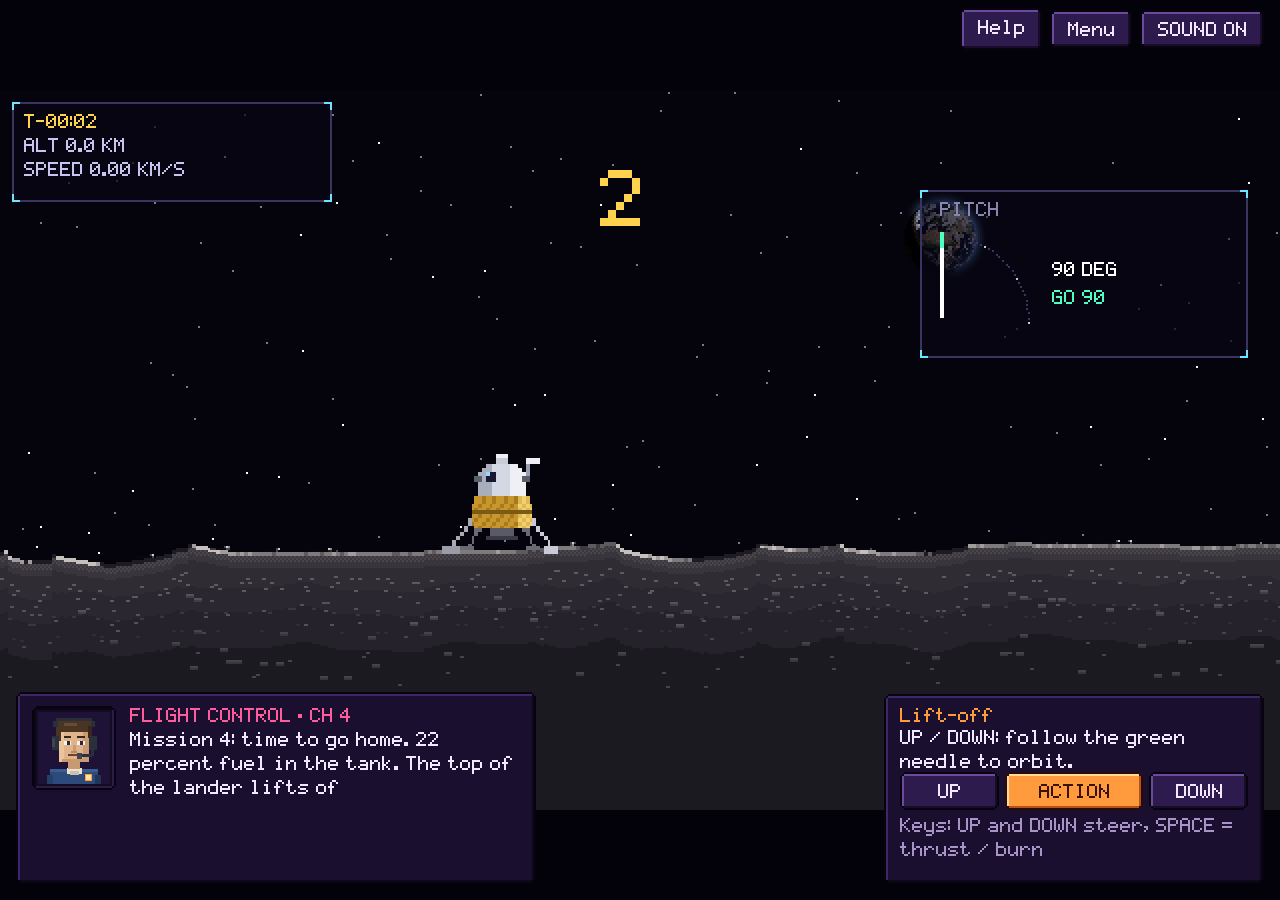
==== commit 27b07f8c: "Fix Mission 2 page, show Mission 1 end screen, add Menu button - Fix syntax error that blanked Missi" ====
--- a/earth.html
+++ b/earth.html
@@ -4,7 +4,7 @@
   <meta charset="utf-8">
   <meta name="viewport" content="width=device-width, initial-scale=1">
   <title>Mission 4: Back to Earth</title>
-  <link rel="stylesheet" href="style.css?v=7">
+  <link rel="stylesheet" href="style.css?v=8">
 </head>
 <body class="fit-screen flying">
   <main class="game moon">
@@ -54,25 +54,25 @@
     <footer id="credits">Earth: NASA GIBS and EPIC. Moon terrain: NASA LRO LOLA via Moon Trek. Splashdown zone: NASA Orion recovery (Pacific). Art and sound generated in code.</footer>
   </main>
 
-  <script src="src/campaign.js?v=7"></script>
-  <script src="src/sfx.js?v=7"></script>
-  <script src="src/pixeltext.js?v=7"></script>
-  <script src="src/render.js?v=7"></script>
-  <script src="src/moon-data.js?v=7"></script>
-  <script src="src/moon.js?v=7"></script>
-  <script src="data/earth-maps.js?v=7"></script>
-  <script src="data/moon-nasa.js?v=7"></script>
-  <script src="src/moon-render.js?v=7"></script>
-  <script src="src/launch.js?v=7"></script>
-  <script src="src/tli.js?v=7"></script>
-  <script src="src/tli-render.js?v=7"></script>
-  <script src="src/landing.js?v=7"></script>
-  <script src="src/landing-render.js?v=7"></script>
-  <script src="src/ascent-render.js?v=7"></script>
-  <script src="src/dock.js?v=7"></script>
-  <script src="src/dock-render.js?v=7"></script>
-  <script src="src/reentry.js?v=7"></script>
-  <script src="src/reentry-render.js?v=7"></script>
-  <script src="src/home-main.js?v=7"></script>
+  <script src="src/campaign.js?v=8"></script>
+  <script src="src/sfx.js?v=8"></script>
+  <script src="src/pixeltext.js?v=8"></script>
+  <script src="src/render.js?v=8"></script>
+  <script src="src/moon-data.js?v=8"></script>
+  <script src="src/moon.js?v=8"></script>
+  <script src="data/earth-maps.js?v=8"></script>
+  <script src="data/moon-nasa.js?v=8"></script>
+  <script src="src/moon-render.js?v=8"></script>
+  <script src="src/launch.js?v=8"></script>
+  <script src="src/tli.js?v=8"></script>
+  <script src="src/tli-render.js?v=8"></script>
+  <script src="src/landing.js?v=8"></script>
+  <script src="src/landing-render.js?v=8"></script>
+  <script src="src/ascent-render.js?v=8"></script>
+  <script src="src/dock.js?v=8"></script>
+  <script src="src/dock-render.js?v=8"></script>
+  <script src="src/reentry.js?v=8"></script>
+  <script src="src/reentry-render.js?v=8"></script>
+  <script src="src/home-main.js?v=8"></script>
 </body>
 </html>
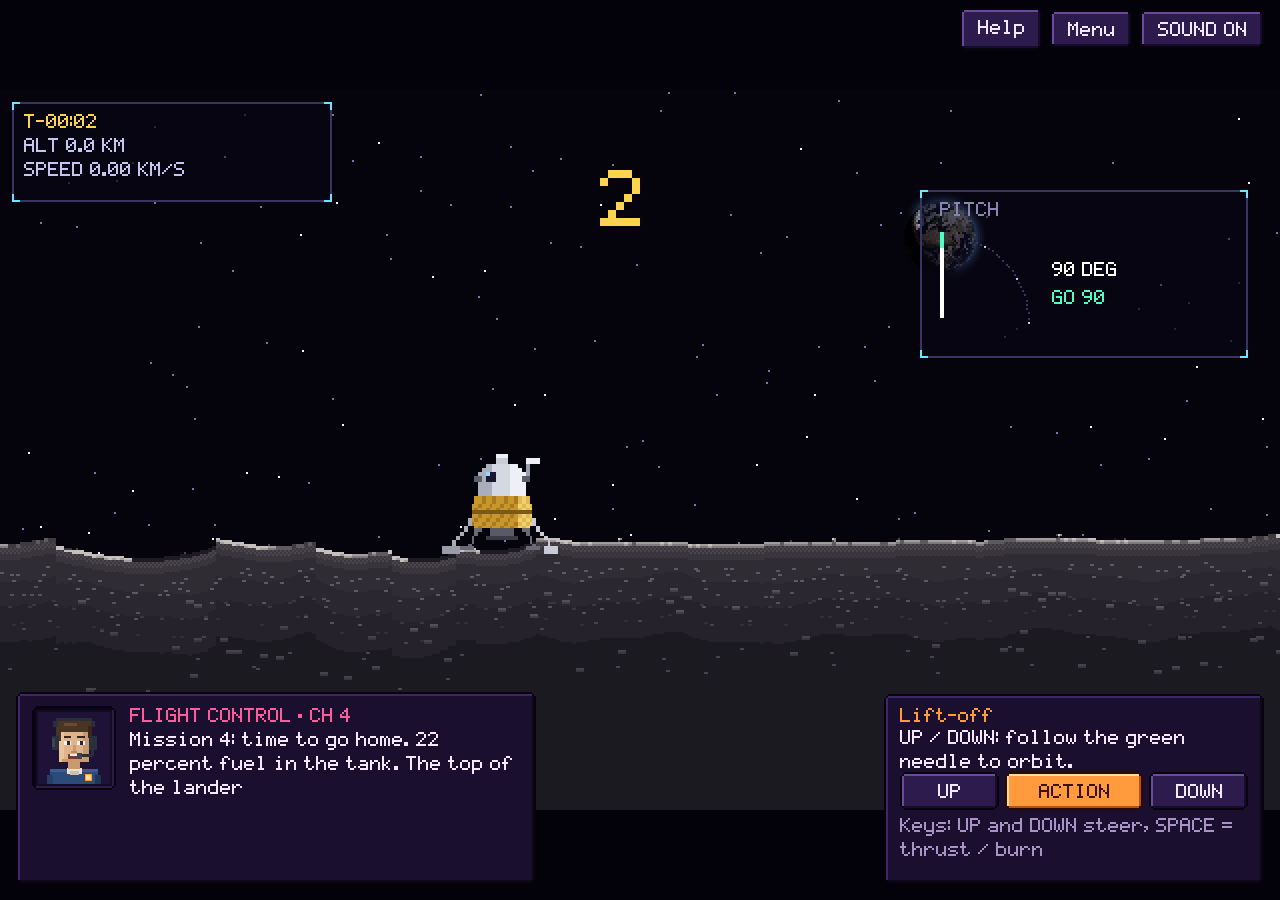
==== commit cc0a3043: "Docking thrusters, horizon cloud bank, ground textures in high views - Mission 4: small thrusters wi" ====
--- a/earth.html
+++ b/earth.html
@@ -4,7 +4,7 @@
   <meta charset="utf-8">
   <meta name="viewport" content="width=device-width, initial-scale=1">
   <title>Mission 4: Back to Earth</title>
-  <link rel="stylesheet" href="style.css?v=8">
+  <link rel="stylesheet" href="style.css?v=11">
 </head>
 <body class="fit-screen flying">
   <main class="game moon">
@@ -54,25 +54,25 @@
     <footer id="credits">Earth: NASA GIBS and EPIC. Moon terrain: NASA LRO LOLA via Moon Trek. Splashdown zone: NASA Orion recovery (Pacific). Art and sound generated in code.</footer>
   </main>
 
-  <script src="src/campaign.js?v=8"></script>
-  <script src="src/sfx.js?v=8"></script>
-  <script src="src/pixeltext.js?v=8"></script>
-  <script src="src/render.js?v=8"></script>
-  <script src="src/moon-data.js?v=8"></script>
-  <script src="src/moon.js?v=8"></script>
-  <script src="data/earth-maps.js?v=8"></script>
-  <script src="data/moon-nasa.js?v=8"></script>
-  <script src="src/moon-render.js?v=8"></script>
-  <script src="src/launch.js?v=8"></script>
-  <script src="src/tli.js?v=8"></script>
-  <script src="src/tli-render.js?v=8"></script>
-  <script src="src/landing.js?v=8"></script>
-  <script src="src/landing-render.js?v=8"></script>
-  <script src="src/ascent-render.js?v=8"></script>
-  <script src="src/dock.js?v=8"></script>
-  <script src="src/dock-render.js?v=8"></script>
-  <script src="src/reentry.js?v=8"></script>
-  <script src="src/reentry-render.js?v=8"></script>
-  <script src="src/home-main.js?v=8"></script>
+  <script src="src/campaign.js?v=11"></script>
+  <script src="src/sfx.js?v=11"></script>
+  <script src="src/pixeltext.js?v=11"></script>
+  <script src="src/render.js?v=11"></script>
+  <script src="src/moon-data.js?v=11"></script>
+  <script src="src/moon.js?v=11"></script>
+  <script src="data/earth-maps.js?v=11"></script>
+  <script src="data/moon-nasa.js?v=11"></script>
+  <script src="src/moon-render.js?v=11"></script>
+  <script src="src/launch.js?v=11"></script>
+  <script src="src/tli.js?v=11"></script>
+  <script src="src/tli-render.js?v=11"></script>
+  <script src="src/landing.js?v=11"></script>
+  <script src="src/landing-render.js?v=11"></script>
+  <script src="src/ascent-render.js?v=11"></script>
+  <script src="src/dock.js?v=11"></script>
+  <script src="src/dock-render.js?v=11"></script>
+  <script src="src/reentry.js?v=11"></script>
+  <script src="src/reentry-render.js?v=11"></script>
+  <script src="src/home-main.js?v=11"></script>
 </body>
 </html>
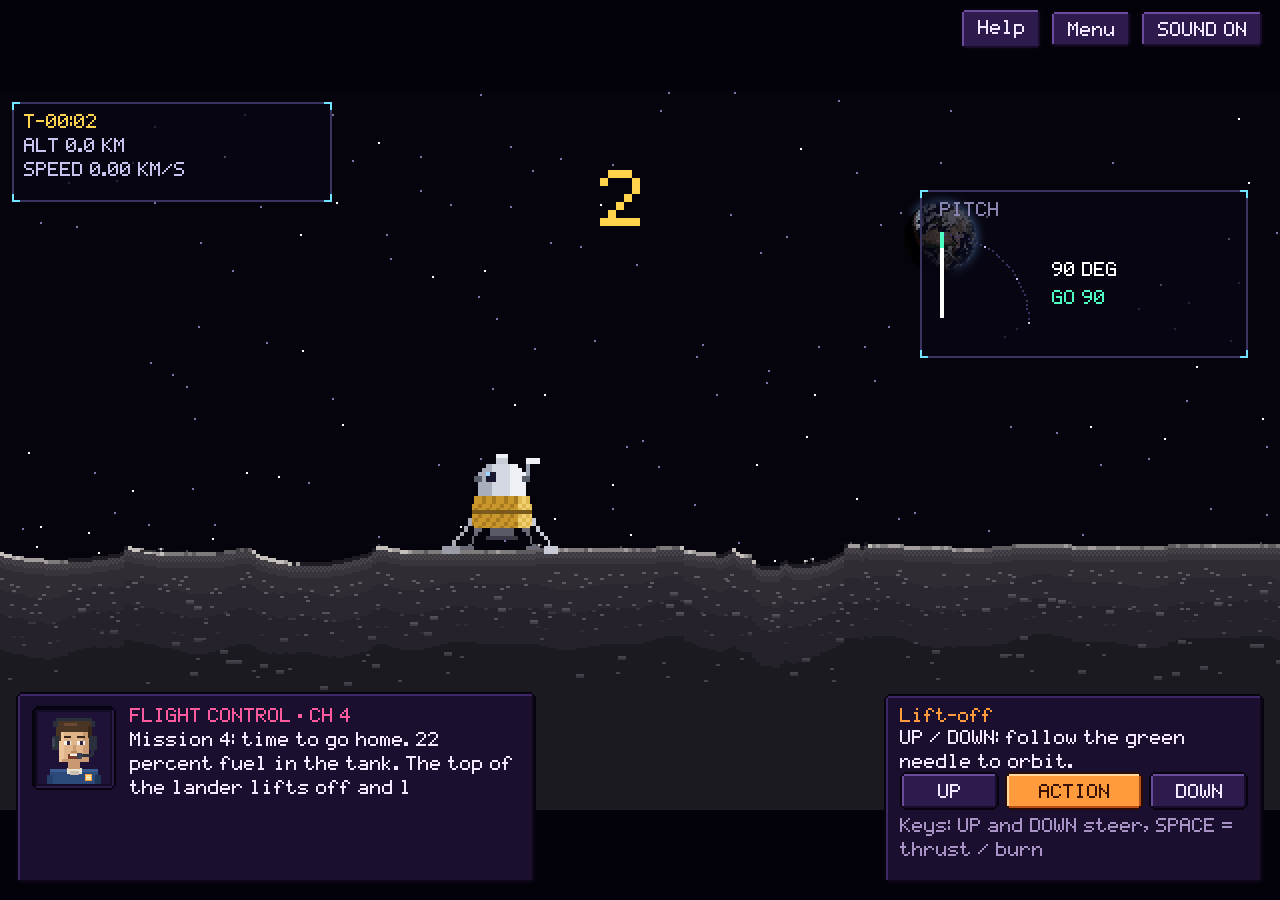
==== commit a530dda0: "Own-design flags and neutral landmark label, pre-bake astronaut poses - Replace the blue-and-red fla" ====
--- a/earth.html
+++ b/earth.html
@@ -4,7 +4,7 @@
   <meta charset="utf-8">
   <meta name="viewport" content="width=device-width, initial-scale=1">
   <title>Mission 4: Back to Earth</title>
-  <link rel="stylesheet" href="style.css?v=11">
+  <link rel="stylesheet" href="style.css?v=13">
 </head>
 <body class="fit-screen flying">
   <main class="game moon">
@@ -54,25 +54,25 @@
     <footer id="credits">Earth: NASA GIBS and EPIC. Moon terrain: NASA LRO LOLA via Moon Trek. Splashdown zone: NASA Orion recovery (Pacific). Art and sound generated in code.</footer>
   </main>
 
-  <script src="src/campaign.js?v=11"></script>
-  <script src="src/sfx.js?v=11"></script>
-  <script src="src/pixeltext.js?v=11"></script>
-  <script src="src/render.js?v=11"></script>
-  <script src="src/moon-data.js?v=11"></script>
-  <script src="src/moon.js?v=11"></script>
-  <script src="data/earth-maps.js?v=11"></script>
-  <script src="data/moon-nasa.js?v=11"></script>
-  <script src="src/moon-render.js?v=11"></script>
-  <script src="src/launch.js?v=11"></script>
-  <script src="src/tli.js?v=11"></script>
-  <script src="src/tli-render.js?v=11"></script>
-  <script src="src/landing.js?v=11"></script>
-  <script src="src/landing-render.js?v=11"></script>
-  <script src="src/ascent-render.js?v=11"></script>
-  <script src="src/dock.js?v=11"></script>
-  <script src="src/dock-render.js?v=11"></script>
-  <script src="src/reentry.js?v=11"></script>
-  <script src="src/reentry-render.js?v=11"></script>
-  <script src="src/home-main.js?v=11"></script>
+  <script src="src/campaign.js?v=13"></script>
+  <script src="src/sfx.js?v=13"></script>
+  <script src="src/pixeltext.js?v=13"></script>
+  <script src="src/render.js?v=13"></script>
+  <script src="src/moon-data.js?v=13"></script>
+  <script src="src/moon.js?v=13"></script>
+  <script src="data/earth-maps.js?v=13"></script>
+  <script src="data/moon-nasa.js?v=13"></script>
+  <script src="src/moon-render.js?v=13"></script>
+  <script src="src/launch.js?v=13"></script>
+  <script src="src/tli.js?v=13"></script>
+  <script src="src/tli-render.js?v=13"></script>
+  <script src="src/landing.js?v=13"></script>
+  <script src="src/landing-render.js?v=13"></script>
+  <script src="src/ascent-render.js?v=13"></script>
+  <script src="src/dock.js?v=13"></script>
+  <script src="src/dock-render.js?v=13"></script>
+  <script src="src/reentry.js?v=13"></script>
+  <script src="src/reentry-render.js?v=13"></script>
+  <script src="src/home-main.js?v=13"></script>
 </body>
 </html>
